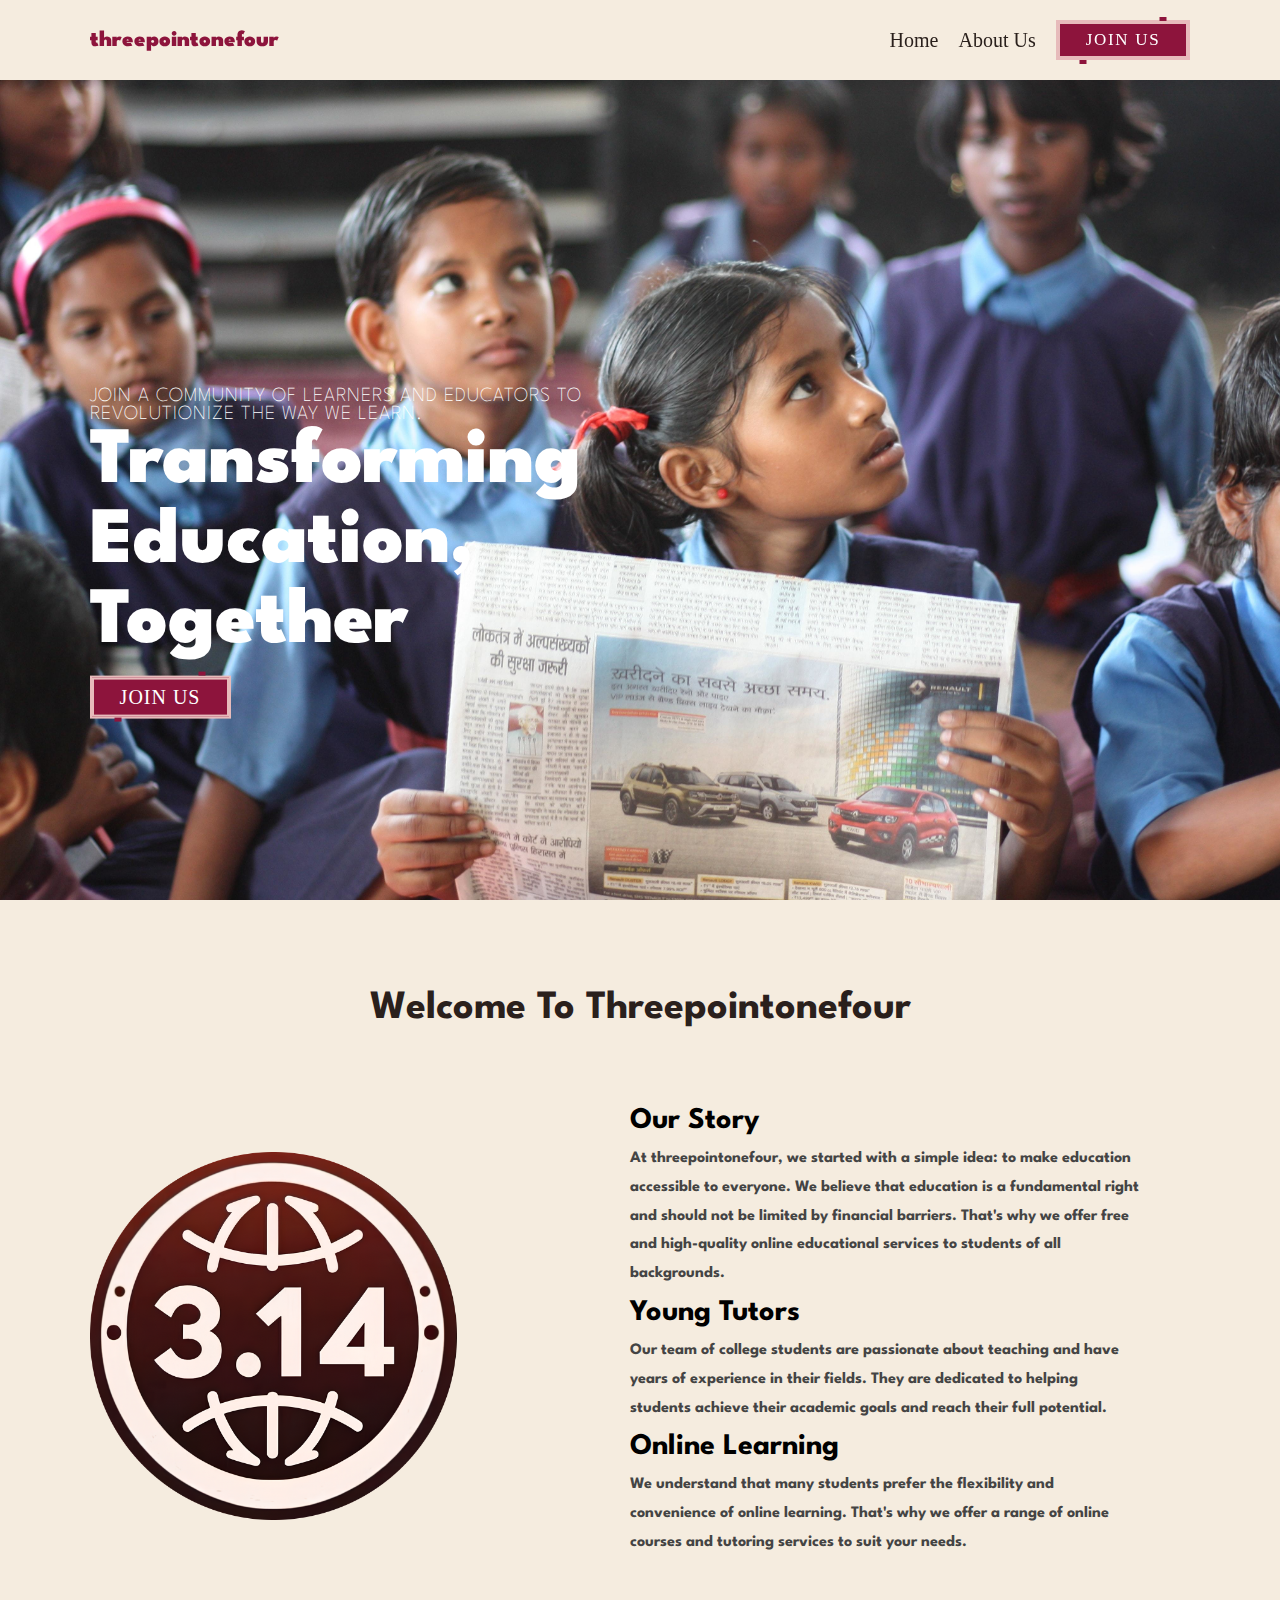
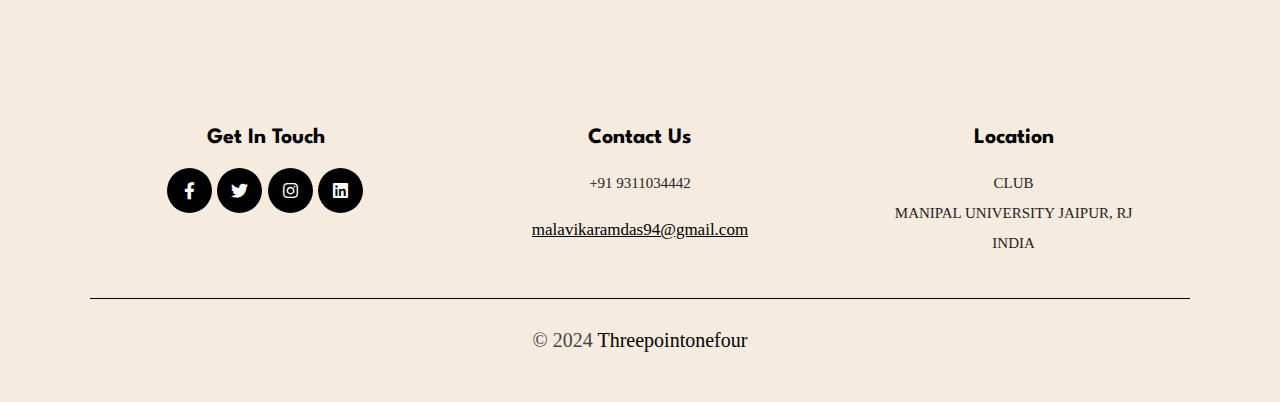
==== index.html @ 1ff8d1a8 "update" ====
<!DOCTYPE html>
<html lang="en">
<head>
    <meta charset="UTF-8">
    <meta http-equiv="X-UA-Compatible" content="IE=edge">
    <meta name="viewport" content="width=device-width, initial-scale=1.0">
    <title>threepointonefour</title>
    <link rel="icon" type="image/png" href="images\314.ico"/>
    <link rel="stylesheet" href="https://cdnjs.cloudflare.com/ajax/libs/font-awesome/5.15.4/css/all.min.css">
    <link rel="stylesheet" href="css/style.css">
    <style>
        @import url('https://fonts.googleapis.com/css2?family=League+Spartan&display=swap');

        * {
          font-family: 'League Spartan';
        }

        .home {
          height: 100vh;
          background-image: url('images/bg_1.jpg');
          background-attachment: fixed;
          background-position: left;
          background-repeat: no-repeat;
          background-size: cover;
          display: flex;
          justify-content: left;
          align-items: center;
          text-align: left;
        }

        .home .content {
          transform: translateY(30%);
          animation: fadeIn 1s ease-out;
          animation-delay: 1s;
        }

        @keyframes fadeIn {
          0% {
            opacity: 0;
            transform: translateY(50%);
          }
          100% {
            opacity: 1;
            transform: translateY(30%);
          }
        }
    </style>
</head>
<body>
    <!-- header -->
    <section class="header" id="header">
        <a href="index.html" class="logo" style="font-weight: bold; font-weight: 1000;"> threepointonefour </a>
        <nav class="navbar">
            <div id="close-navbar" class="fas fa-times"></div>
            <a href="index.html">home </a>
            <a href="about.html">about us </a>
            <div class="button-container">
                <a href="join.html">
                    <button class="clr-1">
                        <span> Join Us </span><i></i>
                    </button>
                </a>
            </div>
            <!-- <a href="gallery.html">Gallery</a> -->
            <!-- <a href="#"> Donate </a> -->   
        </nav>
        <div id="menu-btn" class="fas fa-bars"></div>
    </section>
    <!-- header -->
    <!-- home -->
    <section class="home" id="home">
        <div class="content">
            <span style="font-weight: 100;">Join a community of learners and educators to revolutionize the way we learn.</span>
            <h3>Transforming <br> Education, <br>Together</h3>
            <div class="content">
                <div class="button-container">
                <a href="join.html">
                    <button class="clr-1">
                        <span> Join Us </span><i></i>
                    </button>
                </a>
                </div>    
            </div>
    </section>
    <!-- home -->
    <!-- about us -->
    <section class="about" id="about" style="background-color: #f5ecdf;">
        <h1 class="heading">Welcome to threepointonefour</h1>
        <div class="row">
            <div class="image">
                <img src="images/314.png" alt="">
            </div>
            <div class="content">
                <h3 class="title">Our Story</h3>
                <p style="font-weight: 700;">At threepointonefour, we started with a simple idea: to make education accessible to everyone. We believe that education is a fundamental right and should not be limited by financial barriers. That's why we offer free and high-quality online educational services to students of all backgrounds.</p>        
                <h3 class="title">Young Tutors</h3>
                <p style="font-weight: 700;">Our team of college students are passionate about teaching and have years of experience in their fields. They are dedicated to helping students achieve their academic goals and reach their full potential.</p>
                <h3 class="title">Online Learning</h3>
                <p style="font-weight: 700;">We understand that many students prefer the flexibility and convenience of online learning. That's why we offer a range of online courses and tutoring services to suit your needs.</>
            </div>
        </div>
    </section>
    <!-- about us end -->
    <!-- footer -->
    <section class="footer">
        <div class="box-container">
            <div class="box">
                <h3> Get In Touch </h3>
                <div class="share">
                    <a href="" class="fab fa-facebook-f"></a>
                    <a href="#" class="fab fa-twitter"></a>
                    <a href="#" class="fab fa-instagram"></a>
                    <a href="#" class="fab fa-linkedin"></a>
                </div>
            </div>
            <div class="box">
                <h3>contact us</h3>
                <p>+91 9311034442</p>
                <a href="mailto:malavikaramdas94@gmail.com" class="link">malavikaramdas94@gmail.com</a>
            </div>
            <div class="box">
                <h3>location</h3>
                <p>CLUB<br>
                    MANIPAL UNIVERSITY JAIPUR, RJ <br>
                    INDIA</p>
            </div>
        </div>
        <div class="credit"> © 2024 <span>threepointonefour</span></div>
    </section>
    <!-- footer end -->
    <script src="js/script.js"></script>
    
</body>
</html>
---- css/style.css ----
@font-face {
    font-family: 'League Spartan';
    font-style: normal;
    font-weight: 400;
    src: url('fonts/LeagueSpartan-Black.ttf');
}

:root{

    --main-color:#f5ecdf;
    --primary-color: #000;
    --hover: #5a4d3e;
    --black:#2a201c;
    --white:#fff;
    --light-bg:#f3efec;
    --dark-bg:rgba(0,0,0,.7);
    --border:.1rem solid #aaa;
    --box-shadow:0 .5rem 1rem rgba(0,0,0,.1);
    --burgundy: #8d143c;
}

*{
   font-family: 'league spartan';
   margin:0; padding:0;
   box-sizing: border-box;
   outline: none; border:none;
   text-decoration: none;
   transition: all .2s linear;
}
 

html{
    font-size: 62.5%;
    overflow-x: hidden;
    scroll-behavior: smooth;
    scroll-padding-top: 6rem;
}
 
html::-webkit-scrollbar{
    width: .6rem;
}
 
html::-webkit-scrollbar-track{
    background-color: var(--white);
}
 
html::-webkit-scrollbar-thumb{
    background-color: var(--primary-color);
}
 
section{
    padding: 5rem 7%;
}

.heading{
   text-align: center;
   color:var(--black);
   text-transform: capitalize;
   margin-bottom: 3rem;
   font-size: 4rem;
   margin-top: 4rem;
}
 
.btn{
   margin-top: 1rem;
   display: inline-block;
   background: var(--primary-color);
   color:var(--white);
   font-size: 2rem;
   cursor: pointer;
   padding:1rem 3rem;
}
 
.btn:hover{
    background: var(--hover);
}

/* header */

.header{
    padding-top: 2rem;
    padding-bottom: 2rem;
    display: flex;
    align-items: center;
    justify-content: space-between;
    box-shadow: var(--box-shadow);
    position: fixed;
    top:0; left:0; right: 0;
    background: var(--main-color);
    z-index: 1000;
    transition: top 0.3s ease-in-out;
}
 
.header .logo{
    font: League Spartan;
    font-size: 2.25rem;
    font-weight: bolder;
    color:var(--burgundy);
}

.header .navbar #close-navbar {
    position: absolute;
    top: 1.5rem;
    right: 2rem;
    font-size: 4rem;
    cursor: pointer;
    color: var(--black);
    display: none;
  }
nav{
    display: flex;
    align-items: center;
}
 
.header .navbar a{
    font-size: 2rem;
    margin-left: 2rem;
    color:var(--black);
    text-transform: capitalize;
}
 
 .header .navbar a:hover{
    padding-bottom: 0.5rem;
    color:var(--primary-color);
 }
 
 #menu-btn{
    font-size: 2.5rem;
    cursor: pointer;
    color:var(--black);
    display: none;
 }
 /* header */

 /* home */

.home{
    min-height: 100vh;
    display: flex;
    align-items: center;
    background:url(../images/bg_1.jpg) no-repeat;
    background-size: cover;
    background-position: center;
}

.home .content{
    max-width: 50rem;
}

.home .content span{
    font-size: 2rem;
    letter-spacing: .1rem;
    padding-bottom: .1rem;
    color:var(--white);
    text-transform: uppercase;
 }

.home .content h3 {
    color:var(--white);
    font-size: 8rem; 
    line-height: 8rem; 
    font-weight: 900;
}
 /* home */

/* about */

.about .row{
    display: flex;
    align-items: center;
    flex-wrap: wrap;
}

.about .row .image{
    flex:1 1 39rem;
}

.about .row .image img{
    width: 75%;
}

.about .row .content{
    flex:1 1 51rem;
    padding:5rem;
}

.about .row .content h3{
    font-size: 3rem;
    color:var(--primary-color);
}

.about .row .content p{
    font-size: 1.6rem;
    color:#444;
    padding:1rem 0;
    line-height: 1.8;
}

.about .content .icons-container{
    display: flex;
    flex-wrap: wrap;
    gap:2rem;
    margin-top: 3rem;
 }
 
 .about .content .icons-container .icons{
    flex:1 1 16rem;
    text-align: center;
    background: var(--light-bg);
    padding:3rem 2rem;
 }
 
 .about .content .icons-container .icons img{
    height: 5rem;
}
 
.about .content .icons-container .icons h3{
    padding-top: 1rem;
    font-size: 1.6rem;
    color:#444;
    font-weight: normal;
    text-transform: capitalize;
 }

/* about */


/* services */

.services{
    background-color: var(--main-color);
 }

.services .box-container{
    display: grid;
    grid-template-columns: repeat(auto-fit, minmax(25rem, 1fr));
    gap:2rem;
 }
 
 .services .box-container .box{
    height: 100%;
    position: relative;
    overflow: hidden;
 }

 .services .box-container .box img{
    height: 100%;
    width: 100%;
    object-fit: cover;
 }
 
 .services .box-container .box:hover img {
    transform: scale(1.1);
 }
 
 .services .box-container .box .content{
    display: none;
    align-items: center;
    justify-content: center;
    position: absolute;
    top:0; left:0;
    z-index: 10;
    height: 100%;
    width: 100%;
    background: var(--dark-bg);
 }
 
 .services .box-container .box .content h3{
    text-align: center;
    font-size: 3rem;
    color:var(--white);
    padding-top: 40rem;
    text-transform: capitalize;
 }

 .services .box-container .box:hover .content{
    display: flex;
 }
 
 .services {
     background: url('../images/bg.jpg');
     background-size: cover;
     background-position: center;
 }


 /* services */
/* footer */
.footer {
    background: var(--main-color);
    text-align: center;
  }
  
  .footer .box-container {
    display: grid;
    grid-template-columns: repeat(auto-fit, minmax(30rem, 1fr));
    gap: 2rem;
  }
  
  .footer .box-container .box h3 {
    font-size: 2.2rem;
    text-transform: capitalize;
    color: var(--primary-color);
    padding: 1rem 0;
  }
  
  .footer .box-container .box p {
    font-size: 1.5rem;
    line-height: 2;
    color: var(--black);
    padding: 1rem 0;
  }
  
  .footer .box-container .box .share {
    margin-top: 1rem;
  }
  
  .footer .box-container .box .share a {
    height: 4.5rem;
    width: 4.5rem;
    line-height: 4.5rem;
    border-radius: 50%;
    font-size: 1.7rem;
    background-color: var(--primary-color);
    color: var(--white);
    margin-right: .3rem;
    text-align: center;
  }
  
  .footer .box-container .box .share a:hover {
    background-color: var(--black);
  }
  
  .footer .box-container .box .link {
    font-size: 1.7rem;
    line-height: 2;
    color: var(--primary-color);
    padding: .5rem 0;
    display: block;
    text-decoration: underline;
  }
  
  .footer .box-container .box .link:hover {
    color: var(--black);
    text-decoration: underline;
  }
  
  .footer .box-container .box .email {
    width: 100%;
    padding: 1.2rem 1.4rem;
    font-size: 1.6rem;
    border: 0.1rem solid var(--primary-color);
    margin-bottom: 1rem;
  }
  
  .footer .credit {
    text-align: center;
    margin-top: 3rem;
    padding-top: 3rem;
    font-size: 2rem;
    text-transform: capitalize;
    color: #444;
    border-top: 0.1rem solid var(--primary-color);
  }
  
  .footer .credit span {
    color: var(--primary-color);
  }


@media (max-width:991px){

    html{
        font-size: 55%;
     }

    .header .navbar a {
        font-size: 1.7rem;
    }
  
     section{
        padding:3rem 2rem;
     }

}

@media (max-width:768px){

    #menu-btn{
        display: inline-block;
    }

     .header .navbar {
        position: fixed;
        top: 0;
        right: -105%;
        width: 30rem;
        background: var(--white);
        height: 100%;
        display: -webkit-box;
        display: -ms-flexbox;
        display: flex;
        -webkit-box-orient: vertical;
        -webkit-box-direction: normal;
            -ms-flex-flow: column;
                flex-flow: column;
        -webkit-box-pack: center;
            -ms-flex-pack: center;
                justify-content: center;
        z-index: 1200;
      }
      .header .navbar #close-navbar {
        display: block;
      }
      .header .navbar.active {
        right: 0;
      }
      
      .header .navbar a {
        display: block;
        margin: 1rem 0;
        text-align: center;
        font-size: 3rem;
      }

    .home .content h3{
        font-size: 5.5rem;
    }


}

@media (max-width:450px){

    html{
        font-size: 50%;
    }

    .home .content h3{
        font-size: 4.5rem;
    }

}

.button-container {
  display: flex;
  gap: 60px;
}

button {
  font-family: inherit;
}

button {
  text-transform: uppercase;
  letter-spacing: 0.1em;
  padding: 10px 30px;
  transition: 0.5s;
  position:  relative;
  font-size: 17px;
  background: #E7BBBB;
  border: none;
  color: #fff;
  cursor: pointer;
}

button:hover{
  letter-spacing: 0.25em;
}

button::before{
  content: "";
  position: absolute;
  inset: 2px;
  background: #8d143c;
}

button span{
  position: relative;
  z-index: 1;
}

button i{
  position: absolute;
  inset: 0;
  display: block;
}

button i::before{
  content: "";
  position: absolute;
  width: 7px;
  height: 4px;
  top: -3.5px;
  left: 80%;
  background: #8d143c;
  transform: translateX(-50%);
  transition: 0.5s;
}

button:hover i::before{
  width: 20%;
  left: 20%;
}

button i::after{
  content: "";
  position: absolute;
  width: 7px;
  height: 4px;
  bottom: -3.5px;
  left: 20%;
  background: #8d143c;
  transform: translateX(-50%);
  transition: .5s;
}

button:hover i::after{
  width: 20%;
  left: 80%;
}

.clr-1:hover{
  background: #8d143c;
  color: #E7BBBB;
  box-shadow: 0 0 45px #E7BBBB;
}

.clr-1::before{
  border: 2px solid #E7BBBB;  
}
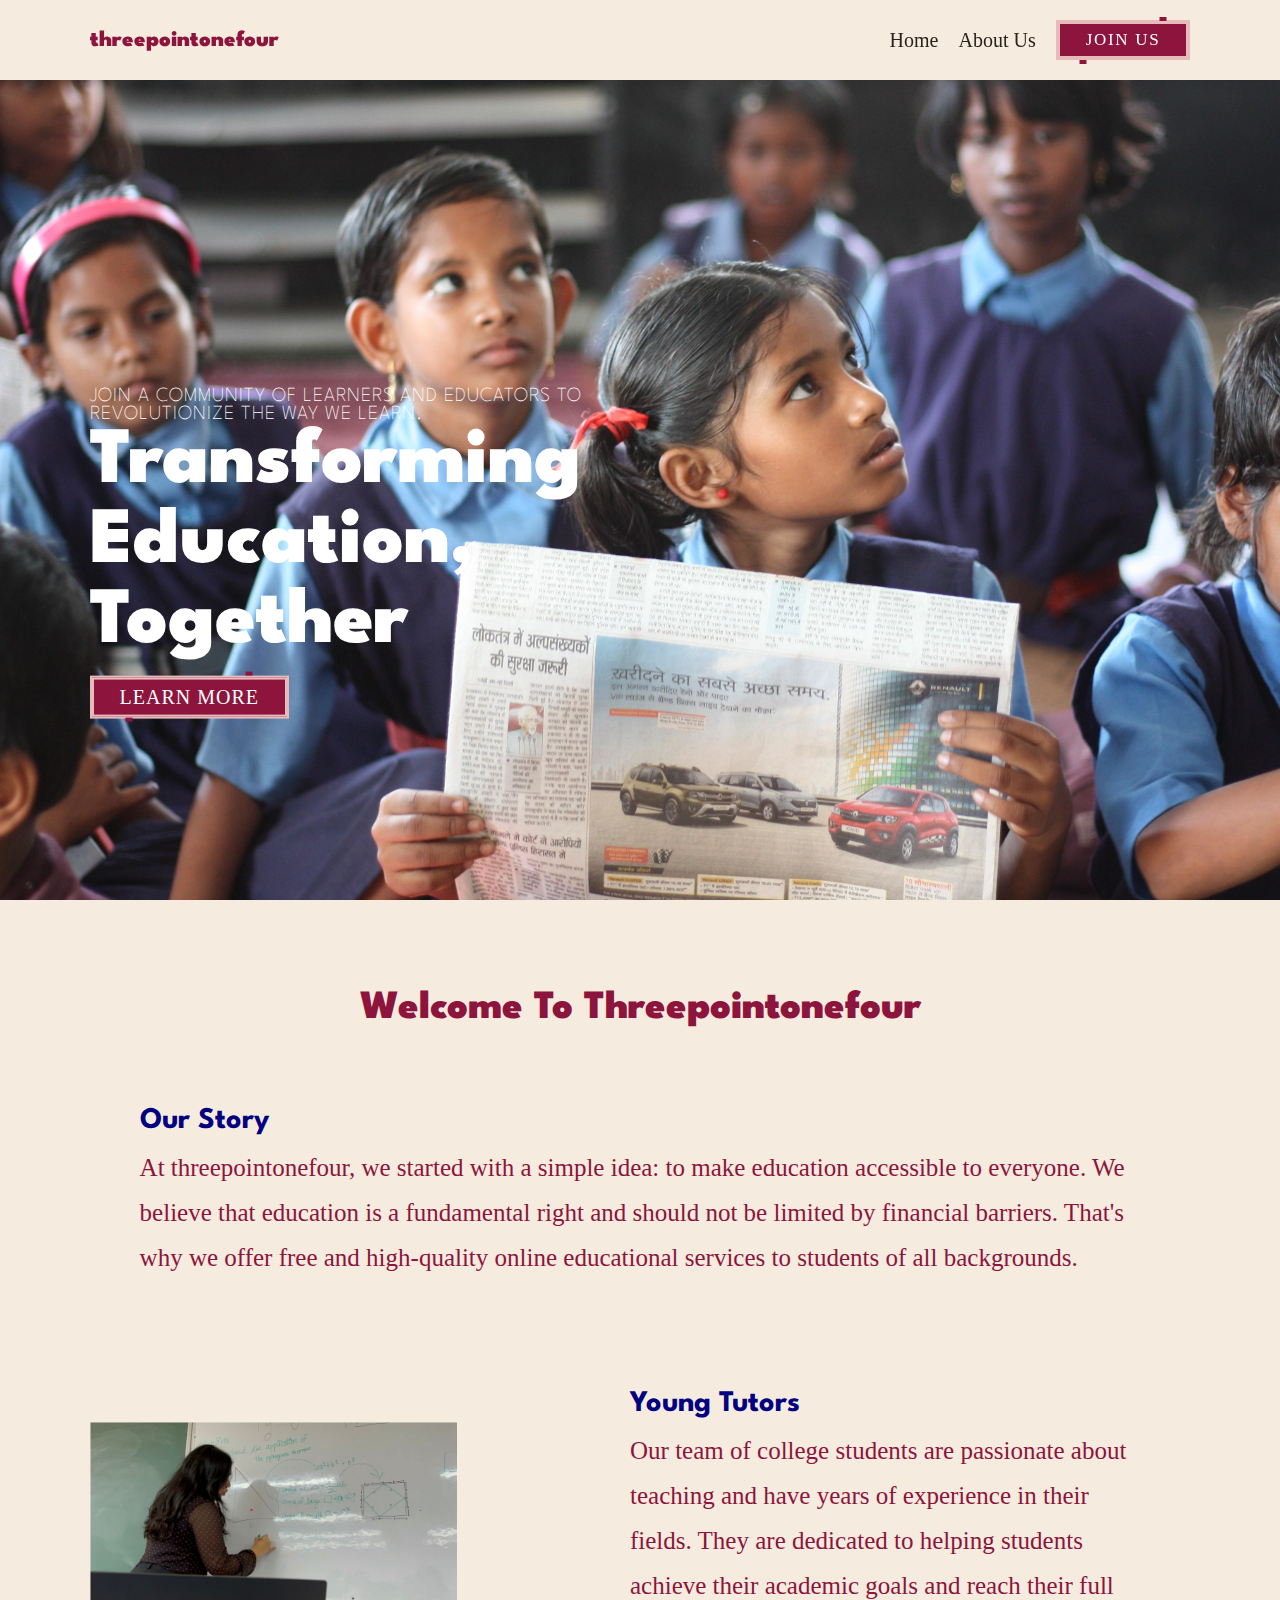
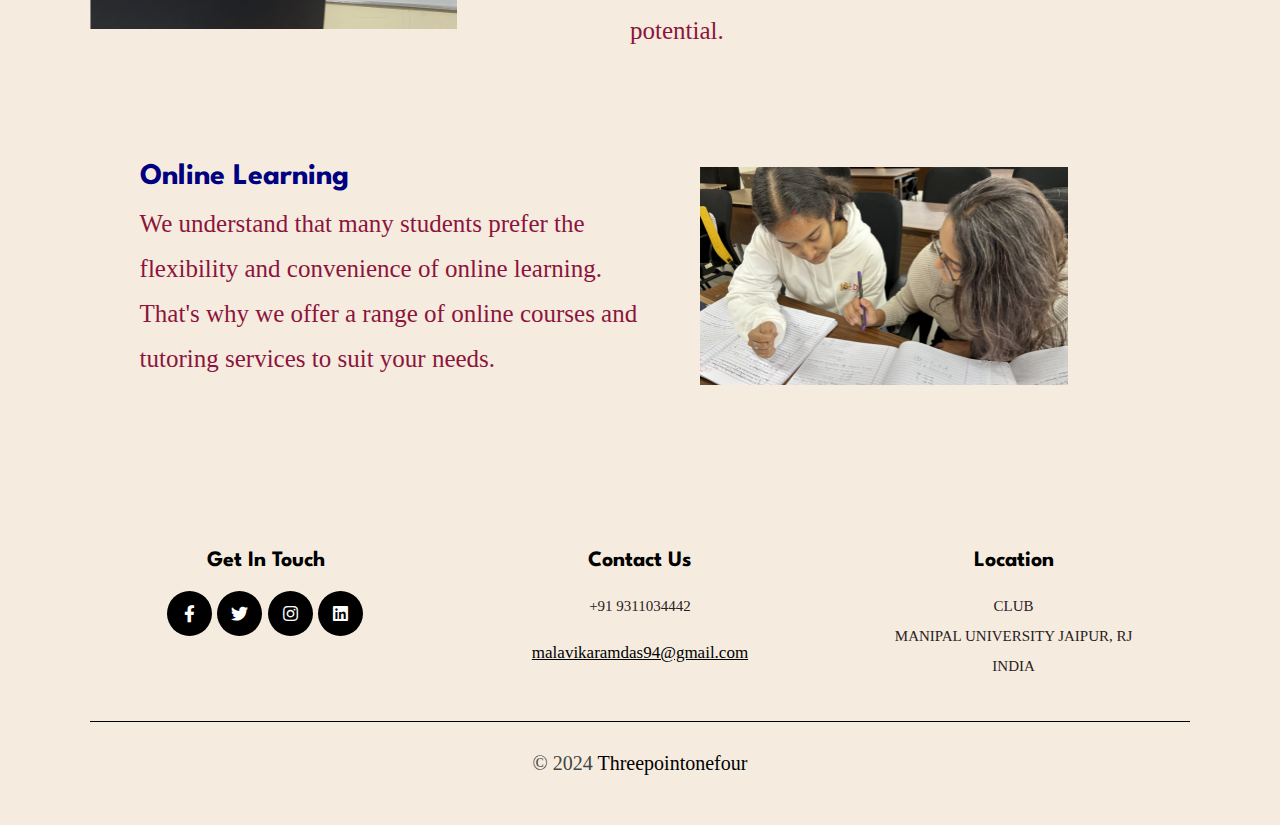
==== commit 895bef5f: "update" ====
--- a/index.html
+++ b/index.html
@@ -76,7 +76,7 @@
                 <div class="button-container">
                 <a href="join.html">
                     <button class="clr-1">
-                        <span> Join Us </span><i></i>
+                        <span> Learn More </span><i></i>
                     </button>
                 </a>
                 </div>    
@@ -85,18 +85,29 @@
     <!-- home -->
     <!-- about us -->
     <section class="about" id="about" style="background-color: #f5ecdf;">
-        <h1 class="heading">Welcome to threepointonefour</h1>
+        <h1 class="heading" style="color: #8d143c;font-weight: bold; font-weight: 1000;">Welcome to threepointonefour</h1>
+        <div class="row">
+            <div class="content">
+                <h3 class="title" style="color: #000080;">Our Story</h3>
+                <p style=" color: #8d143c; font-size:250%;">At threepointonefour, we started with a simple idea: to make education accessible to everyone. We believe that education is a fundamental right and should not be limited by financial barriers. That's why we offer free and high-quality online educational services to students of all backgrounds.</p>        
+            </div>
+        </div>
         <div class="row">
             <div class="image">
-                <img src="images/314.png" alt="">
+                <img src="images/home1.png" alt="">
             </div>
             <div class="content">
-                <h3 class="title">Our Story</h3>
-                <p style="font-weight: 700;">At threepointonefour, we started with a simple idea: to make education accessible to everyone. We believe that education is a fundamental right and should not be limited by financial barriers. That's why we offer free and high-quality online educational services to students of all backgrounds.</p>        
-                <h3 class="title">Young Tutors</h3>
-                <p style="font-weight: 700;">Our team of college students are passionate about teaching and have years of experience in their fields. They are dedicated to helping students achieve their academic goals and reach their full potential.</p>
-                <h3 class="title">Online Learning</h3>
-                <p style="font-weight: 700;">We understand that many students prefer the flexibility and convenience of online learning. That's why we offer a range of online courses and tutoring services to suit your needs.</>
+                <h3 class="title" style="color: #000080;">Young Tutors</h3>
+                <p style=" color: #8d143c; font-size:250%;">Our team of college students are passionate about teaching and have years of experience in their fields. They are dedicated to helping students achieve their academic goals and reach their full potential.</p>
+            </div>
+        </div>
+        <div class="row">
+            <div class="content">
+                <h3 class="title" style="color: #000080;">Online Learning</h3>
+                <p style=" color: #8d143c; font-size:250%;">We understand that many students prefer the flexibility and convenience of online learning. That's why we offer a range of online courses and tutoring services to suit your needs.</>
+            </div>
+            <div class="image">
+                <img src="images/home2.png" alt="">
             </div>
         </div>
     </section>
--- a/css/style.css
+++ b/css/style.css
@@ -1,444 +1,454 @@
 @font-face {
-    font-family: 'League Spartan';
-    font-style: normal;
-    font-weight: 400;
-    src: url('fonts/LeagueSpartan-Black.ttf');
-}
-
-:root{
-
-    --main-color:#f5ecdf;
-    --primary-color: #000;
-    --hover: #5a4d3e;
-    --black:#2a201c;
-    --white:#fff;
-    --light-bg:#f3efec;
-    --dark-bg:rgba(0,0,0,.7);
-    --border:.1rem solid #aaa;
-    --box-shadow:0 .5rem 1rem rgba(0,0,0,.1);
-    --burgundy: #8d143c;
-}
-
-*{
-   font-family: 'league spartan';
-   margin:0; padding:0;
-   box-sizing: border-box;
-   outline: none; border:none;
-   text-decoration: none;
-   transition: all .2s linear;
-}
- 
-
-html{
-    font-size: 62.5%;
-    overflow-x: hidden;
-    scroll-behavior: smooth;
-    scroll-padding-top: 6rem;
-}
- 
-html::-webkit-scrollbar{
-    width: .6rem;
-}
- 
-html::-webkit-scrollbar-track{
-    background-color: var(--white);
-}
- 
-html::-webkit-scrollbar-thumb{
-    background-color: var(--primary-color);
-}
- 
-section{
-    padding: 5rem 7%;
-}
-
-.heading{
-   text-align: center;
-   color:var(--black);
-   text-transform: capitalize;
-   margin-bottom: 3rem;
-   font-size: 4rem;
-   margin-top: 4rem;
-}
- 
-.btn{
-   margin-top: 1rem;
-   display: inline-block;
-   background: var(--primary-color);
-   color:var(--white);
-   font-size: 2rem;
-   cursor: pointer;
-   padding:1rem 3rem;
-}
- 
-.btn:hover{
-    background: var(--hover);
+  font-family: 'League Spartan';
+  font-style: normal;
+  font-weight: 400;
+  src: url('fonts/LeagueSpartan-Black.ttf');
+}
+
+:root {
+
+  --main-color: #f5ecdf;
+  --primary-color: #000;
+  --hover: #5a4d3e;
+  --black: #2a201c;
+  --white: #fff;
+  --light-bg: #f3efec;
+  --dark-bg: rgba(0, 0, 0, .7);
+  --border: .1rem solid #aaa;
+  --box-shadow: 0 .5rem 1rem rgba(0, 0, 0, .1);
+  --burgundy: #8d143c;
+}
+
+* {
+  font-family: 'league spartan';
+  margin: 0;
+  padding: 0;
+  box-sizing: border-box;
+  outline: none;
+  border: none;
+  text-decoration: none;
+  transition: all .2s linear;
+}
+
+
+html {
+  font-size: 62.5%;
+  overflow-x: hidden;
+  scroll-behavior: smooth;
+  scroll-padding-top: 6rem;
+}
+
+html::-webkit-scrollbar {
+  width: .6rem;
+}
+
+html::-webkit-scrollbar-track {
+  background-color: var(--white);
+}
+
+html::-webkit-scrollbar-thumb {
+  background-color: var(--primary-color);
+}
+
+section {
+  padding: 5rem 7%;
+}
+
+.heading {
+  text-align: center;
+  color: var(--black);
+  text-transform: capitalize;
+  margin-bottom: 3rem;
+  font-size: 4rem;
+  margin-top: 4rem;
+}
+
+.btn {
+  margin-top: 1rem;
+  display: inline-block;
+  background: var(--primary-color);
+  color: var(--white);
+  font-size: 2rem;
+  cursor: pointer;
+  padding: 1rem 3rem;
+}
+
+.btn:hover {
+  background: var(--hover);
 }
 
 /* header */
 
-.header{
-    padding-top: 2rem;
-    padding-bottom: 2rem;
+.header {
+  padding-top: 2rem;
+  padding-bottom: 2rem;
+  display: flex;
+  align-items: center;
+  justify-content: space-between;
+  box-shadow: var(--box-shadow);
+  position: fixed;
+  top: 0;
+  left: 0;
+  right: 0;
+  background: var(--main-color);
+  z-index: 1000;
+  transition: top 0.3s ease-in-out;
+}
+
+.header .logo {
+  font: League Spartan;
+  font-size: 2.25rem;
+  font-weight: bolder;
+  color: var(--burgundy);
+}
+
+.header .navbar #close-navbar {
+  position: absolute;
+  top: 1.5rem;
+  right: 2rem;
+  font-size: 4rem;
+  cursor: pointer;
+  color: var(--black);
+  display: none;
+}
+
+nav {
+  display: flex;
+  align-items: center;
+}
+
+.header .navbar a {
+  font-size: 2rem;
+  margin-left: 2rem;
+  color: var(--black);
+  text-transform: capitalize;
+}
+
+.header .navbar a:hover {
+  padding-bottom: 0.5rem;
+  color: var(--primary-color);
+}
+
+#menu-btn {
+  font-size: 2.5rem;
+  cursor: pointer;
+  color: var(--black);
+  display: none;
+}
+
+/* header */
+
+/* home */
+
+.home {
+  min-height: 100vh;
+  display: flex;
+  align-items: center;
+  background: url(../images/bg_1.jpg) no-repeat;
+  background-size: cover;
+  background-position: center;
+}
+
+.home .content {
+  max-width: 50rem;
+}
+
+.home .content span {
+  font-size: 2rem;
+  letter-spacing: .1rem;
+  padding-bottom: .1rem;
+  color: var(--white);
+  text-transform: uppercase;
+}
+
+.home .content h3 {
+  color: var(--white);
+  font-size: 8rem;
+  line-height: 8rem;
+  font-weight: 900;
+}
+
+/* home */
+
+/* about */
+
+.about .row {
+  display: flex;
+  align-items: center;
+  flex-wrap: wrap;
+}
+
+.about .row .image {
+  flex: 1 1 39rem;
+}
+
+.about .row .image img {
+  width: 75%;
+}
+
+.about .row .content {
+  flex: 1 1 51rem;
+  padding: 5rem;
+}
+
+.about .row .content h3 {
+  font-size: 3rem;
+  color: var(--primary-color);
+}
+
+.about .row .content p {
+  font-size: 1.6rem;
+  color: #444;
+  padding: 1rem 0;
+  line-height: 1.8;
+}
+
+.about .content .icons-container {
+  display: flex;
+  flex-wrap: wrap;
+  gap: 2rem;
+  margin-top: 3rem;
+}
+
+.about .content .icons-container .icons {
+  flex: 1 1 16rem;
+  text-align: center;
+  background: var(--light-bg);
+  padding: 3rem 2rem;
+}
+
+.about .content .icons-container .icons img {
+  height: 5rem;
+}
+
+.about .content .icons-container .icons h3 {
+  padding-top: 1rem;
+  font-size: 1.6rem;
+  color: #444;
+  font-weight: normal;
+  text-transform: capitalize;
+}
+
+/* about */
+
+
+/* services */
+
+.services {
+  background-color: var(--main-color);
+}
+
+.services .box-container {
+  display: grid;
+  grid-template-columns: repeat(auto-fit, minmax(25rem, 1fr));
+  gap: 2rem;
+}
+
+.services .box-container .box {
+  height: 100%;
+  position: relative;
+  overflow: hidden;
+}
+
+.services .box-container .box img {
+  height: 100%;
+  width: 100%;
+  object-fit: cover;
+}
+
+.services .box-container .box:hover img {
+  transform: scale(1.1);
+}
+
+.services .box-container .box .content {
+  display: none;
+  align-items: center;
+  justify-content: center;
+  position: absolute;
+  top: 0;
+  left: 0;
+  z-index: 10;
+  height: 100%;
+  width: 100%;
+  background: var(--dark-bg);
+}
+
+.services .box-container .box .content h3 {
+  text-align: center;
+  font-size: 3rem;
+  color: var(--white);
+  padding-top: 40rem;
+  text-transform: capitalize;
+}
+
+.services .box-container .box:hover .content {
+  display: flex;
+}
+
+.services {
+  background: url('../images/bg.jpg');
+  background-size: cover;
+  background-position: center;
+}
+
+
+/* services */
+/* footer */
+.footer {
+  background: var(--main-color);
+  text-align: center;
+}
+
+.footer .box-container {
+  display: grid;
+  grid-template-columns: repeat(auto-fit, minmax(30rem, 1fr));
+  gap: 2rem;
+}
+
+.footer .box-container .box h3 {
+  font-size: 2.2rem;
+  text-transform: capitalize;
+  color: var(--primary-color);
+  padding: 1rem 0;
+}
+
+.footer .box-container .box p {
+  font-size: 1.5rem;
+  line-height: 2;
+  color: var(--black);
+  padding: 1rem 0;
+}
+
+.footer .box-container .box .share {
+  margin-top: 1rem;
+}
+
+.footer .box-container .box .share a {
+  height: 4.5rem;
+  width: 4.5rem;
+  line-height: 4.5rem;
+  border-radius: 50%;
+  font-size: 1.7rem;
+  background-color: var(--primary-color);
+  color: var(--white);
+  margin-right: .3rem;
+  text-align: center;
+}
+
+.footer .box-container .box .share a:hover {
+  background-color: var(--black);
+}
+
+.footer .box-container .box .link {
+  font-size: 1.7rem;
+  line-height: 2;
+  color: var(--primary-color);
+  padding: .5rem 0;
+  display: block;
+  text-decoration: underline;
+}
+
+.footer .box-container .box .link:hover {
+  color: var(--black);
+  text-decoration: underline;
+}
+
+.footer .box-container .box .email {
+  width: 100%;
+  padding: 1.2rem 1.4rem;
+  font-size: 1.6rem;
+  border: 0.1rem solid var(--primary-color);
+  margin-bottom: 1rem;
+}
+
+.footer .credit {
+  text-align: center;
+  margin-top: 3rem;
+  padding-top: 3rem;
+  font-size: 2rem;
+  text-transform: capitalize;
+  color: #444;
+  border-top: 0.1rem solid var(--primary-color);
+}
+
+.footer .credit span {
+  color: var(--primary-color);
+}
+
+
+@media (max-width:991px) {
+
+  html {
+    font-size: 55%;
+  }
+
+  .header .navbar a {
+    font-size: 1.7rem;
+  }
+
+  section {
+    padding: 3rem 2rem;
+  }
+
+}
+
+@media (max-width:768px) {
+
+  #menu-btn {
+    display: inline-block;
+  }
+
+  .header .navbar {
+    position: fixed;
+    top: 0;
+    right: -105%;
+    width: 30rem;
+    background: var(--white);
+    height: 100%;
+    display: -webkit-box;
+    display: -ms-flexbox;
     display: flex;
-    align-items: center;
-    justify-content: space-between;
-    box-shadow: var(--box-shadow);
-    position: fixed;
-    top:0; left:0; right: 0;
-    background: var(--main-color);
-    z-index: 1000;
-    transition: top 0.3s ease-in-out;
-}
- 
-.header .logo{
-    font: League Spartan;
-    font-size: 2.25rem;
-    font-weight: bolder;
-    color:var(--burgundy);
-}
-
-.header .navbar #close-navbar {
-    position: absolute;
-    top: 1.5rem;
-    right: 2rem;
-    font-size: 4rem;
-    cursor: pointer;
-    color: var(--black);
-    display: none;
-  }
-nav{
-    display: flex;
-    align-items: center;
-}
- 
-.header .navbar a{
-    font-size: 2rem;
-    margin-left: 2rem;
-    color:var(--black);
-    text-transform: capitalize;
-}
- 
- .header .navbar a:hover{
-    padding-bottom: 0.5rem;
-    color:var(--primary-color);
- }
- 
- #menu-btn{
-    font-size: 2.5rem;
-    cursor: pointer;
-    color:var(--black);
-    display: none;
- }
- /* header */
-
- /* home */
-
-.home{
-    min-height: 100vh;
-    display: flex;
-    align-items: center;
-    background:url(../images/bg_1.jpg) no-repeat;
-    background-size: cover;
-    background-position: center;
-}
-
-.home .content{
-    max-width: 50rem;
-}
-
-.home .content span{
-    font-size: 2rem;
-    letter-spacing: .1rem;
-    padding-bottom: .1rem;
-    color:var(--white);
-    text-transform: uppercase;
- }
-
-.home .content h3 {
-    color:var(--white);
-    font-size: 8rem; 
-    line-height: 8rem; 
-    font-weight: 900;
-}
- /* home */
-
-/* about */
-
-.about .row{
-    display: flex;
-    align-items: center;
-    flex-wrap: wrap;
-}
-
-.about .row .image{
-    flex:1 1 39rem;
-}
-
-.about .row .image img{
-    width: 75%;
-}
-
-.about .row .content{
-    flex:1 1 51rem;
-    padding:5rem;
-}
-
-.about .row .content h3{
-    font-size: 3rem;
-    color:var(--primary-color);
-}
-
-.about .row .content p{
-    font-size: 1.6rem;
-    color:#444;
-    padding:1rem 0;
-    line-height: 1.8;
-}
-
-.about .content .icons-container{
-    display: flex;
-    flex-wrap: wrap;
-    gap:2rem;
-    margin-top: 3rem;
- }
- 
- .about .content .icons-container .icons{
-    flex:1 1 16rem;
-    text-align: center;
-    background: var(--light-bg);
-    padding:3rem 2rem;
- }
- 
- .about .content .icons-container .icons img{
-    height: 5rem;
-}
- 
-.about .content .icons-container .icons h3{
-    padding-top: 1rem;
-    font-size: 1.6rem;
-    color:#444;
-    font-weight: normal;
-    text-transform: capitalize;
- }
-
-/* about */
-
-
-/* services */
-
-.services{
-    background-color: var(--main-color);
- }
-
-.services .box-container{
-    display: grid;
-    grid-template-columns: repeat(auto-fit, minmax(25rem, 1fr));
-    gap:2rem;
- }
- 
- .services .box-container .box{
-    height: 100%;
-    position: relative;
-    overflow: hidden;
- }
-
- .services .box-container .box img{
-    height: 100%;
-    width: 100%;
-    object-fit: cover;
- }
- 
- .services .box-container .box:hover img {
-    transform: scale(1.1);
- }
- 
- .services .box-container .box .content{
-    display: none;
-    align-items: center;
+    -webkit-box-orient: vertical;
+    -webkit-box-direction: normal;
+    -ms-flex-flow: column;
+    flex-flow: column;
+    -webkit-box-pack: center;
+    -ms-flex-pack: center;
     justify-content: center;
-    position: absolute;
-    top:0; left:0;
-    z-index: 10;
-    height: 100%;
-    width: 100%;
-    background: var(--dark-bg);
- }
- 
- .services .box-container .box .content h3{
+    z-index: 1200;
+  }
+
+  .header .navbar #close-navbar {
+    display: block;
+  }
+
+  .header .navbar.active {
+    right: 0;
+  }
+
+  .header .navbar a {
+    display: block;
+    margin: 1rem 0;
     text-align: center;
     font-size: 3rem;
-    color:var(--white);
-    padding-top: 40rem;
-    text-transform: capitalize;
- }
-
- .services .box-container .box:hover .content{
-    display: flex;
- }
- 
- .services {
-     background: url('../images/bg.jpg');
-     background-size: cover;
-     background-position: center;
- }
-
-
- /* services */
-/* footer */
-.footer {
-    background: var(--main-color);
-    text-align: center;
-  }
-  
-  .footer .box-container {
-    display: grid;
-    grid-template-columns: repeat(auto-fit, minmax(30rem, 1fr));
-    gap: 2rem;
-  }
-  
-  .footer .box-container .box h3 {
-    font-size: 2.2rem;
-    text-transform: capitalize;
-    color: var(--primary-color);
-    padding: 1rem 0;
-  }
-  
-  .footer .box-container .box p {
-    font-size: 1.5rem;
-    line-height: 2;
-    color: var(--black);
-    padding: 1rem 0;
-  }
-  
-  .footer .box-container .box .share {
-    margin-top: 1rem;
-  }
-  
-  .footer .box-container .box .share a {
-    height: 4.5rem;
-    width: 4.5rem;
-    line-height: 4.5rem;
-    border-radius: 50%;
-    font-size: 1.7rem;
-    background-color: var(--primary-color);
-    color: var(--white);
-    margin-right: .3rem;
-    text-align: center;
-  }
-  
-  .footer .box-container .box .share a:hover {
-    background-color: var(--black);
-  }
-  
-  .footer .box-container .box .link {
-    font-size: 1.7rem;
-    line-height: 2;
-    color: var(--primary-color);
-    padding: .5rem 0;
-    display: block;
-    text-decoration: underline;
-  }
-  
-  .footer .box-container .box .link:hover {
-    color: var(--black);
-    text-decoration: underline;
-  }
-  
-  .footer .box-container .box .email {
-    width: 100%;
-    padding: 1.2rem 1.4rem;
-    font-size: 1.6rem;
-    border: 0.1rem solid var(--primary-color);
-    margin-bottom: 1rem;
-  }
-  
-  .footer .credit {
-    text-align: center;
-    margin-top: 3rem;
-    padding-top: 3rem;
-    font-size: 2rem;
-    text-transform: capitalize;
-    color: #444;
-    border-top: 0.1rem solid var(--primary-color);
-  }
-  
-  .footer .credit span {
-    color: var(--primary-color);
-  }
-
-
-@media (max-width:991px){
-
-    html{
-        font-size: 55%;
-     }
-
-    .header .navbar a {
-        font-size: 1.7rem;
-    }
-  
-     section{
-        padding:3rem 2rem;
-     }
-
-}
-
-@media (max-width:768px){
-
-    #menu-btn{
-        display: inline-block;
-    }
-
-     .header .navbar {
-        position: fixed;
-        top: 0;
-        right: -105%;
-        width: 30rem;
-        background: var(--white);
-        height: 100%;
-        display: -webkit-box;
-        display: -ms-flexbox;
-        display: flex;
-        -webkit-box-orient: vertical;
-        -webkit-box-direction: normal;
-            -ms-flex-flow: column;
-                flex-flow: column;
-        -webkit-box-pack: center;
-            -ms-flex-pack: center;
-                justify-content: center;
-        z-index: 1200;
-      }
-      .header .navbar #close-navbar {
-        display: block;
-      }
-      .header .navbar.active {
-        right: 0;
-      }
-      
-      .header .navbar a {
-        display: block;
-        margin: 1rem 0;
-        text-align: center;
-        font-size: 3rem;
-      }
-
-    .home .content h3{
-        font-size: 5.5rem;
-    }
-
-
-}
-
-@media (max-width:450px){
-
-    html{
-        font-size: 50%;
-    }
-
-    .home .content h3{
-        font-size: 4.5rem;
-    }
+  }
+
+  .home .content h3 {
+    font-size: 5.5rem;
+  }
+
+
+}
+
+@media (max-width:450px) {
+
+  html {
+    font-size: 50%;
+  }
+
+  .home .content h3 {
+    font-size: 4.5rem;
+  }
 
 }
 
@@ -456,7 +466,7 @@
   letter-spacing: 0.1em;
   padding: 10px 30px;
   transition: 0.5s;
-  position:  relative;
+  position: relative;
   font-size: 17px;
   background: #E7BBBB;
   border: none;
@@ -464,29 +474,29 @@
   cursor: pointer;
 }
 
-button:hover{
+button:hover {
   letter-spacing: 0.25em;
 }
 
-button::before{
+button::before {
   content: "";
   position: absolute;
   inset: 2px;
   background: #8d143c;
 }
 
-button span{
+button span {
   position: relative;
   z-index: 1;
 }
 
-button i{
+button i {
   position: absolute;
   inset: 0;
   display: block;
 }
 
-button i::before{
+button i::before {
   content: "";
   position: absolute;
   width: 7px;
@@ -498,12 +508,12 @@
   transition: 0.5s;
 }
 
-button:hover i::before{
+button:hover i::before {
   width: 20%;
   left: 20%;
 }
 
-button i::after{
+button i::after {
   content: "";
   position: absolute;
   width: 7px;
@@ -515,17 +525,17 @@
   transition: .5s;
 }
 
-button:hover i::after{
+button:hover i::after {
   width: 20%;
   left: 80%;
 }
 
-.clr-1:hover{
+.clr-1:hover {
   background: #8d143c;
   color: #E7BBBB;
   box-shadow: 0 0 45px #E7BBBB;
 }
 
-.clr-1::before{
-  border: 2px solid #E7BBBB;  
-}
+.clr-1::before {
+  border: 2px solid #E7BBBB;
+}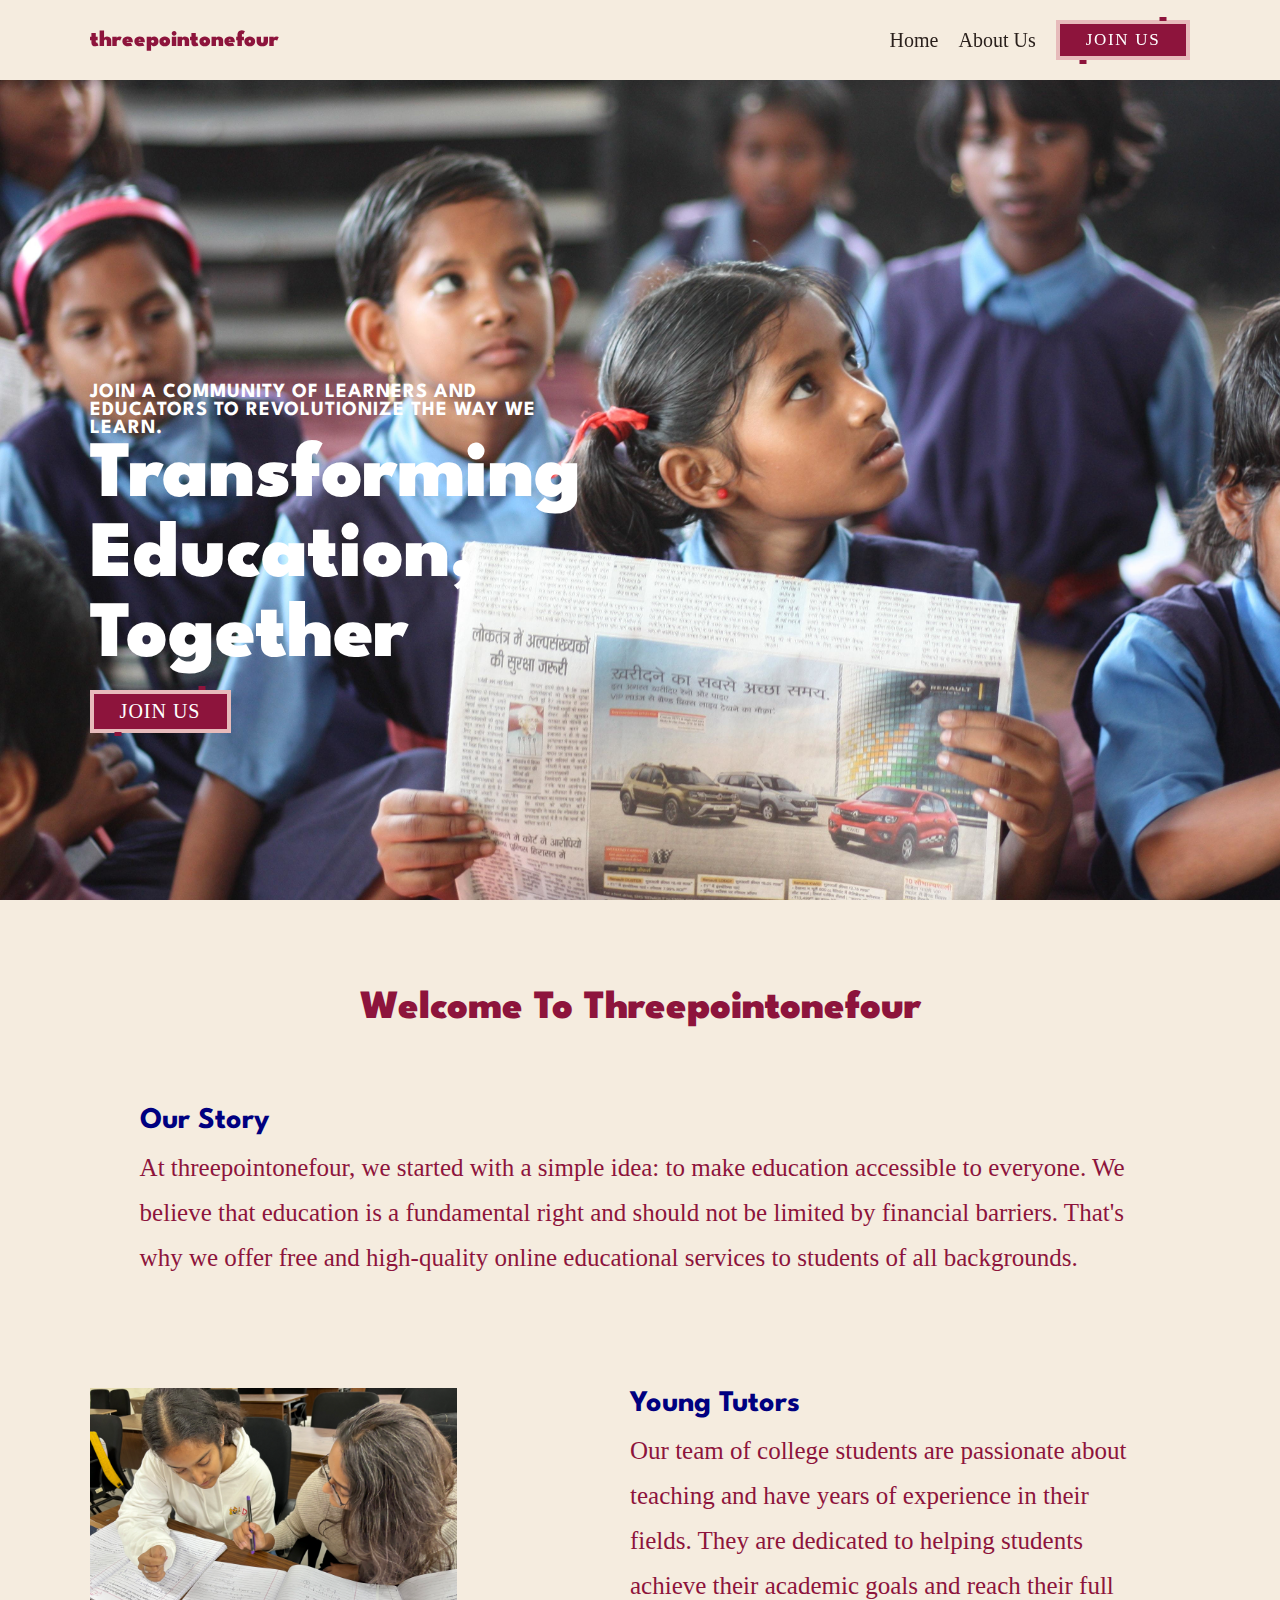
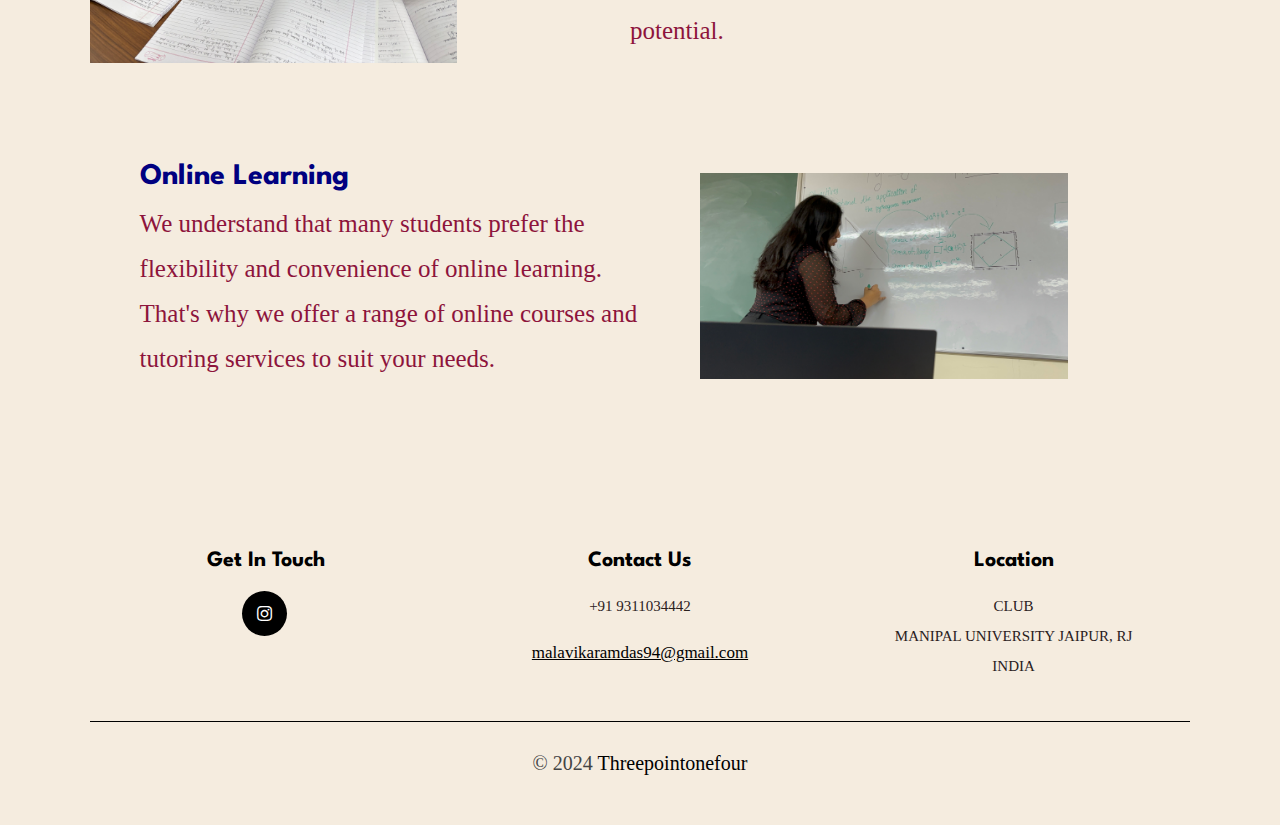
==== commit f5eefdc0: "update" ====
--- a/index.html
+++ b/index.html
@@ -5,14 +5,14 @@
     <meta http-equiv="X-UA-Compatible" content="IE=edge">
     <meta name="viewport" content="width=device-width, initial-scale=1.0">
     <title>threepointonefour</title>
-    <link rel="icon" type="image/png" href="images\314.ico"/>
+    <link href="images\314.ico" rel="icon" type="image/png"/>
     <link rel="stylesheet" href="https://cdnjs.cloudflare.com/ajax/libs/font-awesome/5.15.4/css/all.min.css">
     <link rel="stylesheet" href="css/style.css">
     <style>
         @import url('https://fonts.googleapis.com/css2?family=League+Spartan&display=swap');
 
         * {
-          font-family: 'League Spartan';
+          font-family: 'League Spartan',serif;
         }
 
         .home {
@@ -49,7 +49,7 @@
 <body>
     <!-- header -->
     <section class="header" id="header">
-        <a href="index.html" class="logo" style="font-weight: bold; font-weight: 1000;"> threepointonefour </a>
+        <a href="index.html" class="logo" style="font-weight: 1000;"> threepointonefour </a>
         <nav class="navbar">
             <div id="close-navbar" class="fas fa-times"></div>
             <a href="index.html">home </a>
@@ -62,7 +62,7 @@
                 </a>
             </div>
             <!-- <a href="gallery.html">Gallery</a> -->
-            <!-- <a href="#"> Donate </a> -->   
+            <!-- <a href="#"> Donate </a> -->
         </nav>
         <div id="menu-btn" class="fas fa-bars"></div>
     </section>
@@ -70,31 +70,31 @@
     <!-- home -->
     <section class="home" id="home">
         <div class="content">
-            <span style="font-weight: 100;">Join a community of learners and educators to revolutionize the way we learn.</span>
+            <span style="font-weight: 700;">Join a community of learners and educators to revolutionize the way we learn.</span>
             <h3>Transforming <br> Education, <br>Together</h3>
             <div class="content">
                 <div class="button-container">
                 <a href="join.html">
                     <button class="clr-1">
-                        <span> Learn More </span><i></i>
+                        <span> Join Us </span><i></i>
                     </button>
                 </a>
-                </div>    
+                </div>
             </div>
-    </section>
+     </section>
     <!-- home -->
     <!-- about us -->
     <section class="about" id="about" style="background-color: #f5ecdf;">
-        <h1 class="heading" style="color: #8d143c;font-weight: bold; font-weight: 1000;">Welcome to threepointonefour</h1>
+        <h1 class="heading" style="color: #8d143c;font-weight: 1000;">Welcome to threepointonefour</h1>
         <div class="row">
             <div class="content">
                 <h3 class="title" style="color: #000080;">Our Story</h3>
-                <p style=" color: #8d143c; font-size:250%;">At threepointonefour, we started with a simple idea: to make education accessible to everyone. We believe that education is a fundamental right and should not be limited by financial barriers. That's why we offer free and high-quality online educational services to students of all backgrounds.</p>        
+                <p style=" color: #8d143c; font-size:250%;">At threepointonefour, we started with a simple idea: to make education accessible to everyone. We believe that education is a fundamental right and should not be limited by financial barriers. That's why we offer free and high-quality online educational services to students of all backgrounds.</p>
             </div>
         </div>
         <div class="row">
             <div class="image">
-                <img src="images/home1.png" alt="">
+                <img src="images/home1.jpeg" alt="">
             </div>
             <div class="content">
                 <h3 class="title" style="color: #000080;">Young Tutors</h3>
@@ -104,10 +104,10 @@
         <div class="row">
             <div class="content">
                 <h3 class="title" style="color: #000080;">Online Learning</h3>
-                <p style=" color: #8d143c; font-size:250%;">We understand that many students prefer the flexibility and convenience of online learning. That's why we offer a range of online courses and tutoring services to suit your needs.</>
+                <p style=" color: #8d143c; font-size:250%;">We understand that many students prefer the flexibility and convenience of online learning. That's why we offer a range of online courses and tutoring services to suit your needs.</p>
             </div>
             <div class="image">
-                <img src="images/home2.png" alt="">
+                <img src="images/home2.jpeg" alt="">
             </div>
         </div>
     </section>
@@ -118,10 +118,10 @@
             <div class="box">
                 <h3> Get In Touch </h3>
                 <div class="share">
-                    <a href="" class="fab fa-facebook-f"></a>
-                    <a href="#" class="fab fa-twitter"></a>
-                    <a href="#" class="fab fa-instagram"></a>
-                    <a href="#" class="fab fa-linkedin"></a>
+<!--                    <a href="" class="fab fa-facebook-f"></a>-->
+<!--                    <a href="#" class="fab fa-twitter"></a>-->
+                    <a href="https://www.instagram.com/threepointonefour.in/" class="fab fa-instagram" target="_blank"></a>
+<!--                    <a href="#" class="fab fa-linkedin"></a>-->
                 </div>
             </div>
             <div class="box">
@@ -140,6 +140,6 @@
     </section>
     <!-- footer end -->
     <script src="js/script.js"></script>
-    
-</body>
+
+ </body>
 </html>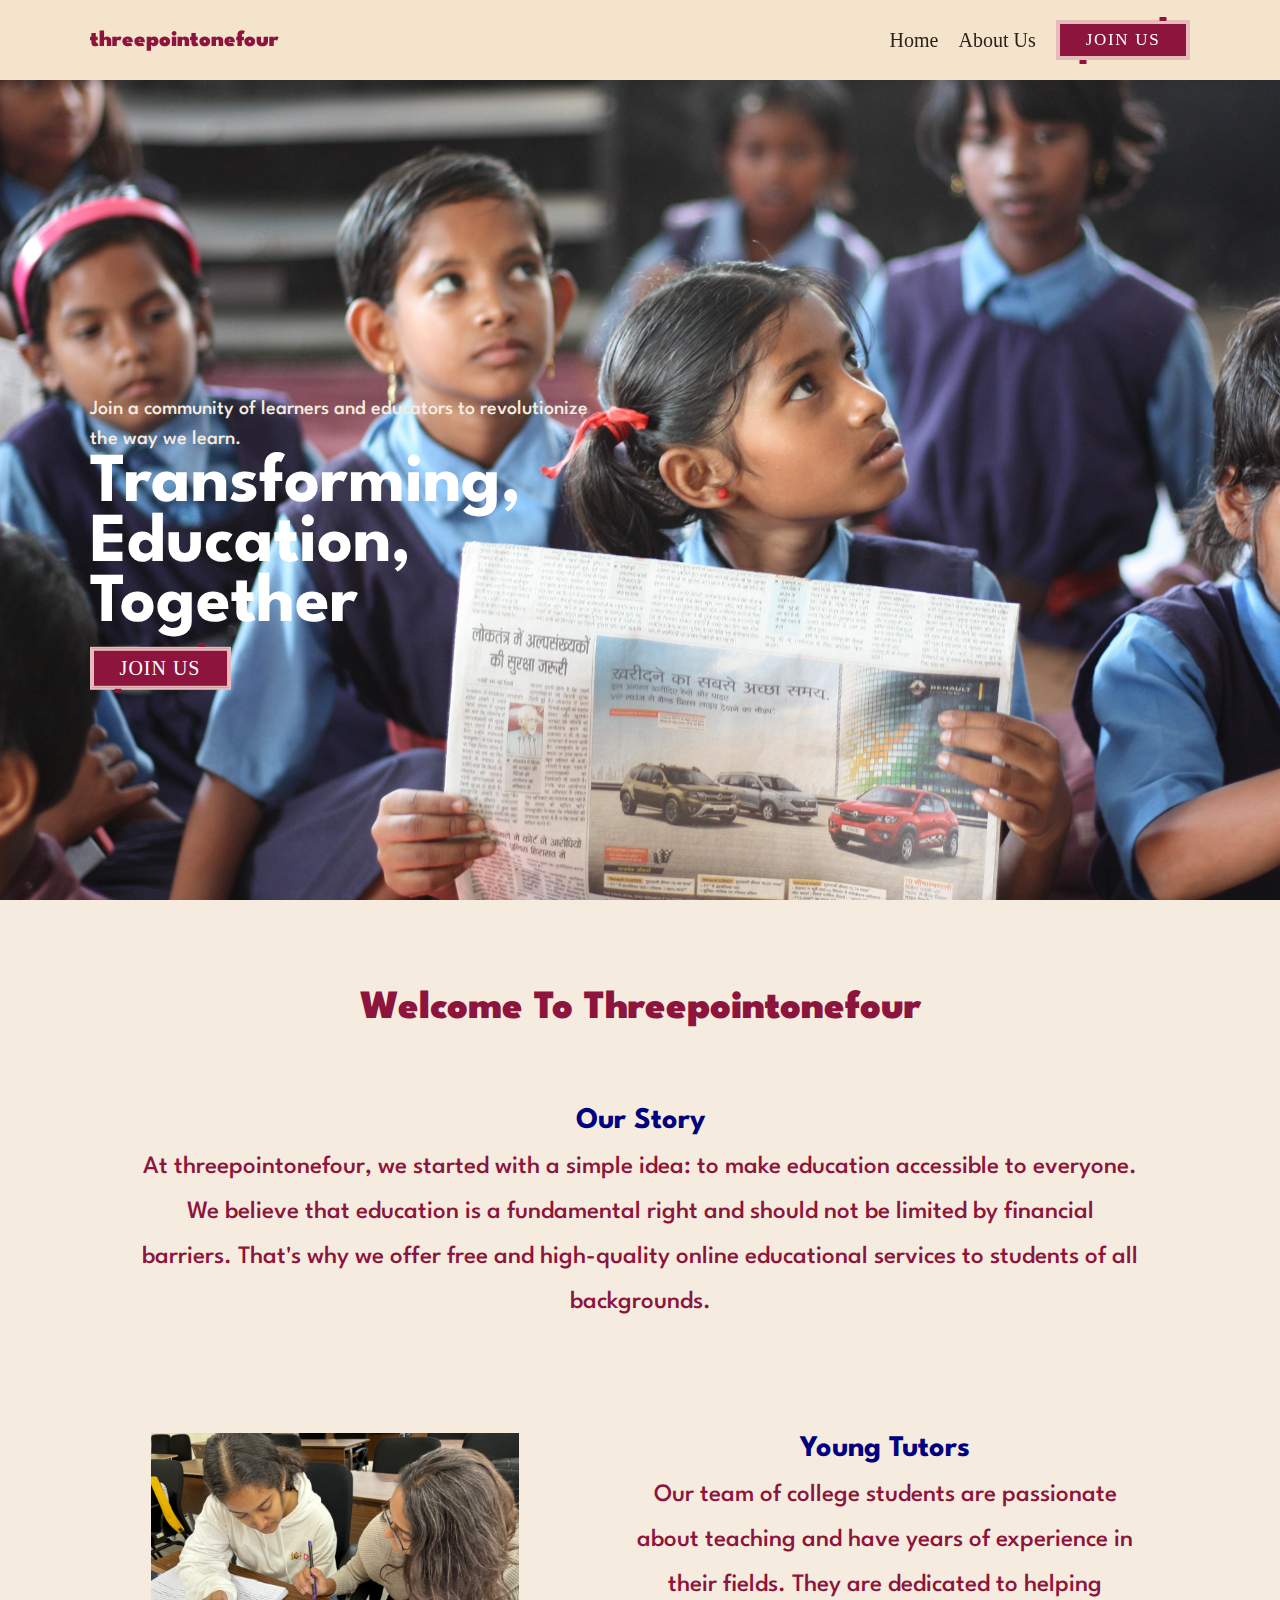
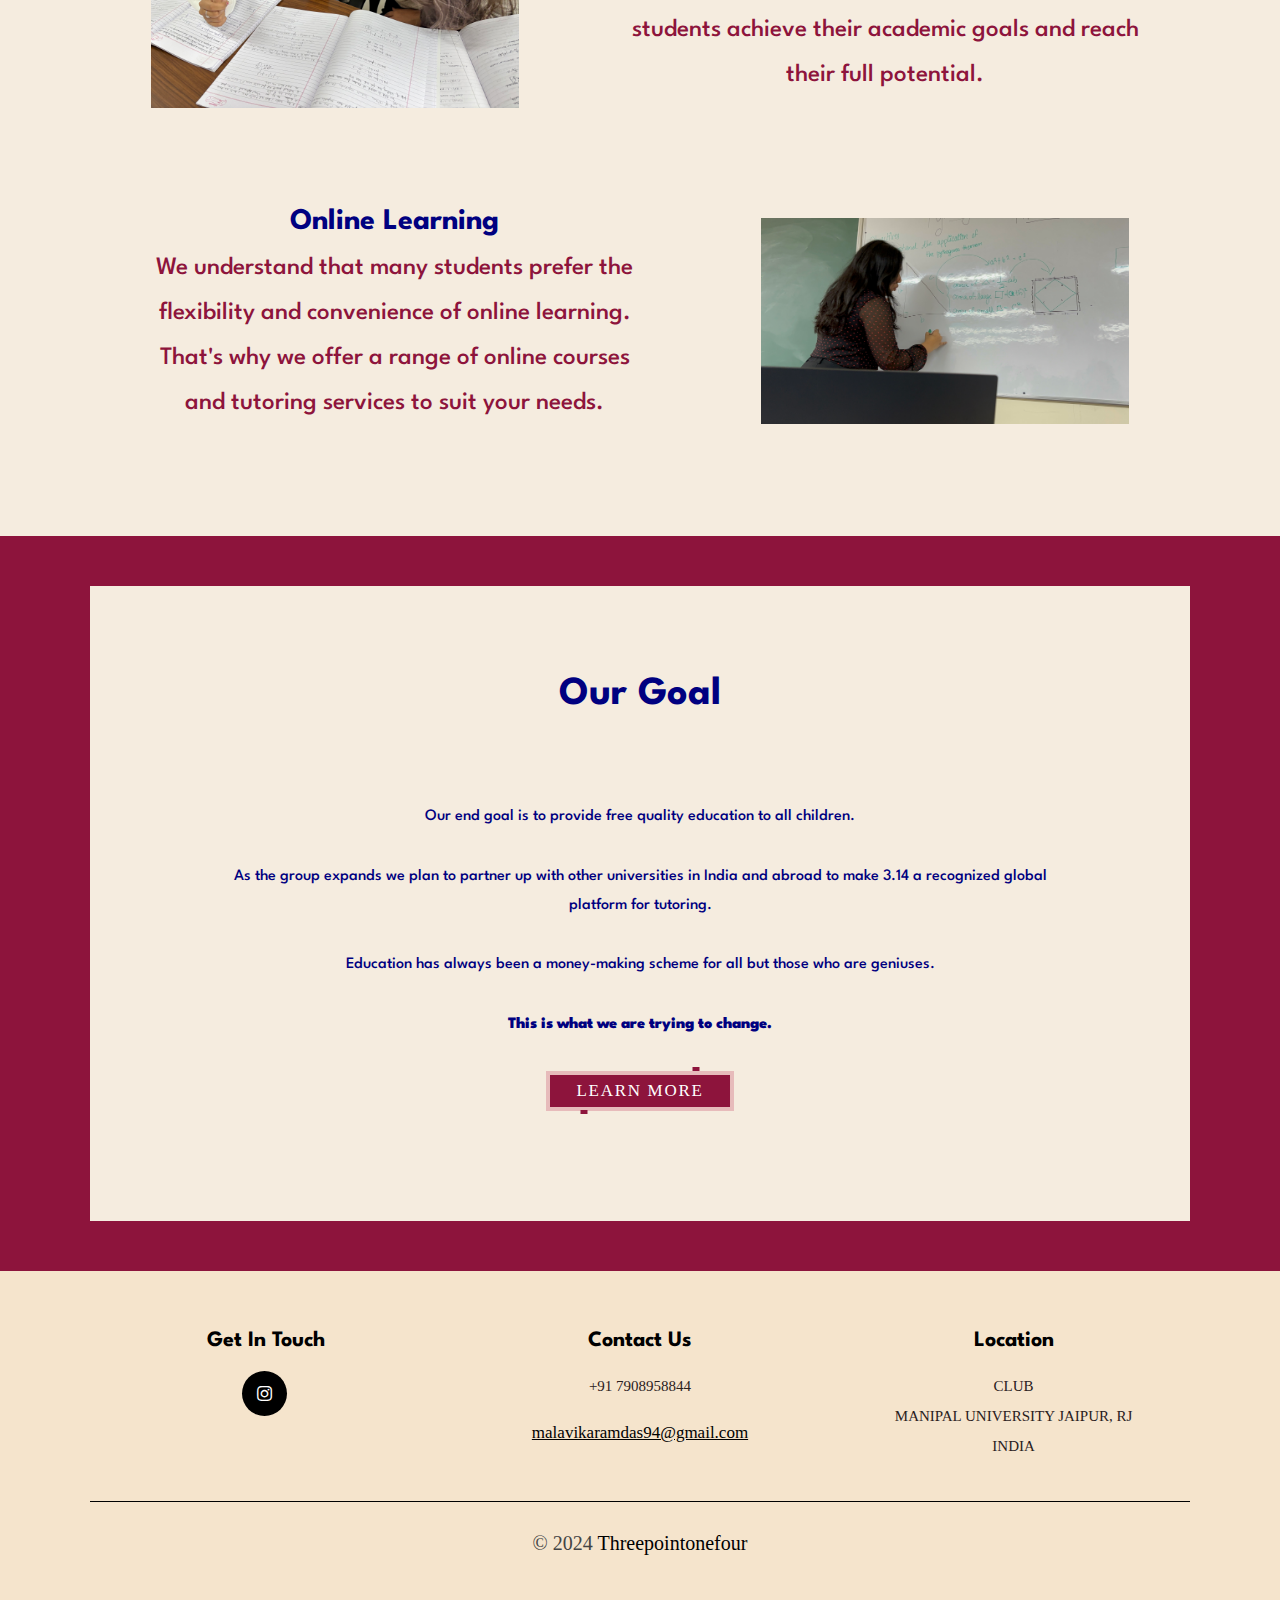
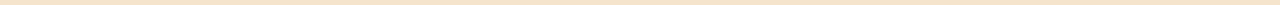
==== commit 2c26461f: "update" ====
--- a/index.html
+++ b/index.html
@@ -70,8 +70,8 @@
     <!-- home -->
     <section class="home" id="home">
         <div class="content">
-            <span style="font-weight: 700;">Join a community of learners and educators to revolutionize the way we learn.</span>
-            <h3>Transforming <br> Education, <br>Together</h3>
+            <h2><p style="color: #f5ecdf;">Join a community of learners and educators to revolutionize the way we learn.</p></h2>
+            <h3>Transforming, <br> Education, <br>Together</h3>
             <div class="content">
                 <div class="button-container">
                 <a href="join.html">
@@ -88,28 +88,82 @@
         <h1 class="heading" style="color: #8d143c;font-weight: 1000;">Welcome to threepointonefour</h1>
         <div class="row">
             <div class="content">
-                <h3 class="title" style="color: #000080;">Our Story</h3>
-                <p style=" color: #8d143c; font-size:250%;">At threepointonefour, we started with a simple idea: to make education accessible to everyone. We believe that education is a fundamental right and should not be limited by financial barriers. That's why we offer free and high-quality online educational services to students of all backgrounds.</p>
+                <h3 class="title" style="color: #000080; text-align: center;">Our Story</h3>
+                <p style=" color: #8d143c; font-size:250%; font-weight: 500; text-align: center;">At threepointonefour, we started with a simple idea: to make education accessible to everyone. We believe that education is a fundamental right and should not be limited by financial barriers. That's why we offer free and high-quality online educational services to students of all backgrounds.</p>
             </div>
         </div>
         <div class="row">
             <div class="image">
+                <center>
                 <img src="images/home1.jpeg" alt="">
+                </center>
             </div>
             <div class="content">
-                <h3 class="title" style="color: #000080;">Young Tutors</h3>
-                <p style=" color: #8d143c; font-size:250%;">Our team of college students are passionate about teaching and have years of experience in their fields. They are dedicated to helping students achieve their academic goals and reach their full potential.</p>
+                <h3 class="title" style="color: #000080; text-align: center;">Young Tutors</h3>
+                <p style=" color: #8d143c; font-size:250%; font-weight: 500; text-align: center;">Our team of college students are passionate about teaching and have years of experience in their fields. They are dedicated to helping students achieve their academic goals and reach their full potential.</p>
             </div>
         </div>
         <div class="row">
             <div class="content">
-                <h3 class="title" style="color: #000080;">Online Learning</h3>
-                <p style=" color: #8d143c; font-size:250%;">We understand that many students prefer the flexibility and convenience of online learning. That's why we offer a range of online courses and tutoring services to suit your needs.</p>
+                <h3 class="title" style="color: #000080; text-align: center;">Online Learning</h3>
+                <p style=" color: #8d143c; font-size:250%; font-weight: 500; text-align: center;">We understand that many students prefer the flexibility and convenience of online learning. That's why we offer a range of online courses and tutoring services to suit your needs.</p>
             </div>
             <div class="image">
+                 <center>
                 <img src="images/home2.jpeg" alt="">
+                </center>
             </div>
         </div>
+    </section>
+    <section class="about" id="about" style="background-color: #8d143c;">
+        <section class="services" id="services" style="background-color: #f5ecdf;">
+        <h3 class="heading" style="color: #000080">Our Goal</h3>
+        <div class="row">
+          <div class="content">
+            <p
+              style="
+                position: relative;
+                font-weight: 500;
+                color: #000080;
+                text-align: center;
+              ">
+              Our end goal is to provide free quality education to all children.</p><br>
+              <p
+              style="
+                position: relative;
+                font-weight: 500;
+                color: #000080;
+                text-align: center;
+              ">
+              As the group expands we plan to partner up with other universities in India and abroad to make 3.14 a recognized global platform for tutoring.</p><br>
+              <p
+              style="
+                position: relative;
+                font-weight: 500;
+                color: #000080;
+                text-align: center;
+              ">
+              Education has always been a money-making scheme for all but those who are geniuses.</p><br>
+              <p
+              style="
+                position: relative;
+                font-weight: 900;
+                color: #000080;
+                text-align: center;
+              ">
+              This is what we are trying to change.</p><br>
+            <p style="text-align: center;">
+                <a href="about.html" style="text-align: center;">
+                    <button class="clr-1">
+                        <span> Learn More </span><i></i>
+                    </button>                    
+                </a>
+            </div>
+            </div></p>
+            </div>
+            </div>
+        </div>
+      </section>
     </section>
     <!-- about us end -->
     <!-- footer -->
@@ -126,7 +180,7 @@
             </div>
             <div class="box">
                 <h3>contact us</h3>
-                <p>+91 9311034442</p>
+                <p>+91 7908958844</p>
                 <a href="mailto:malavikaramdas94@gmail.com" class="link">malavikaramdas94@gmail.com</a>
             </div>
             <div class="box">
@@ -142,4 +196,4 @@
     <script src="js/script.js"></script>
 
  </body>
-</html>+</html>
--- a/css/style.css
+++ b/css/style.css
@@ -7,7 +7,7 @@
 
 :root {
 
-  --main-color: #f5ecdf;
+  --main-color: #F5E4CC;
   --primary-color: #000;
   --hover: #5a4d3e;
   --black: #2a201c;
@@ -17,6 +17,7 @@
   --border: .1rem solid #aaa;
   --box-shadow: 0 .5rem 1rem rgba(0, 0, 0, .1);
   --burgundy: #8d143c;
+
 }
 
 * {
@@ -163,9 +164,16 @@
 
 .home .content h3 {
   color: var(--white);
-  font-size: 8rem;
-  line-height: 8rem;
-  font-weight: 900;
+  font-size: 7rem;
+  line-height: 6rem;
+  font-weight: 700;
+}
+
+.home .content h2 {
+  color: var(--white);
+  font-size: 2rem;
+  line-height: 3rem;
+  font-weight: 500;
 }
 
 /* home */
@@ -201,6 +209,7 @@
   color: #444;
   padding: 1rem 0;
   line-height: 1.8;
+  align-items: center;
 }
 
 .about .content .icons-container {
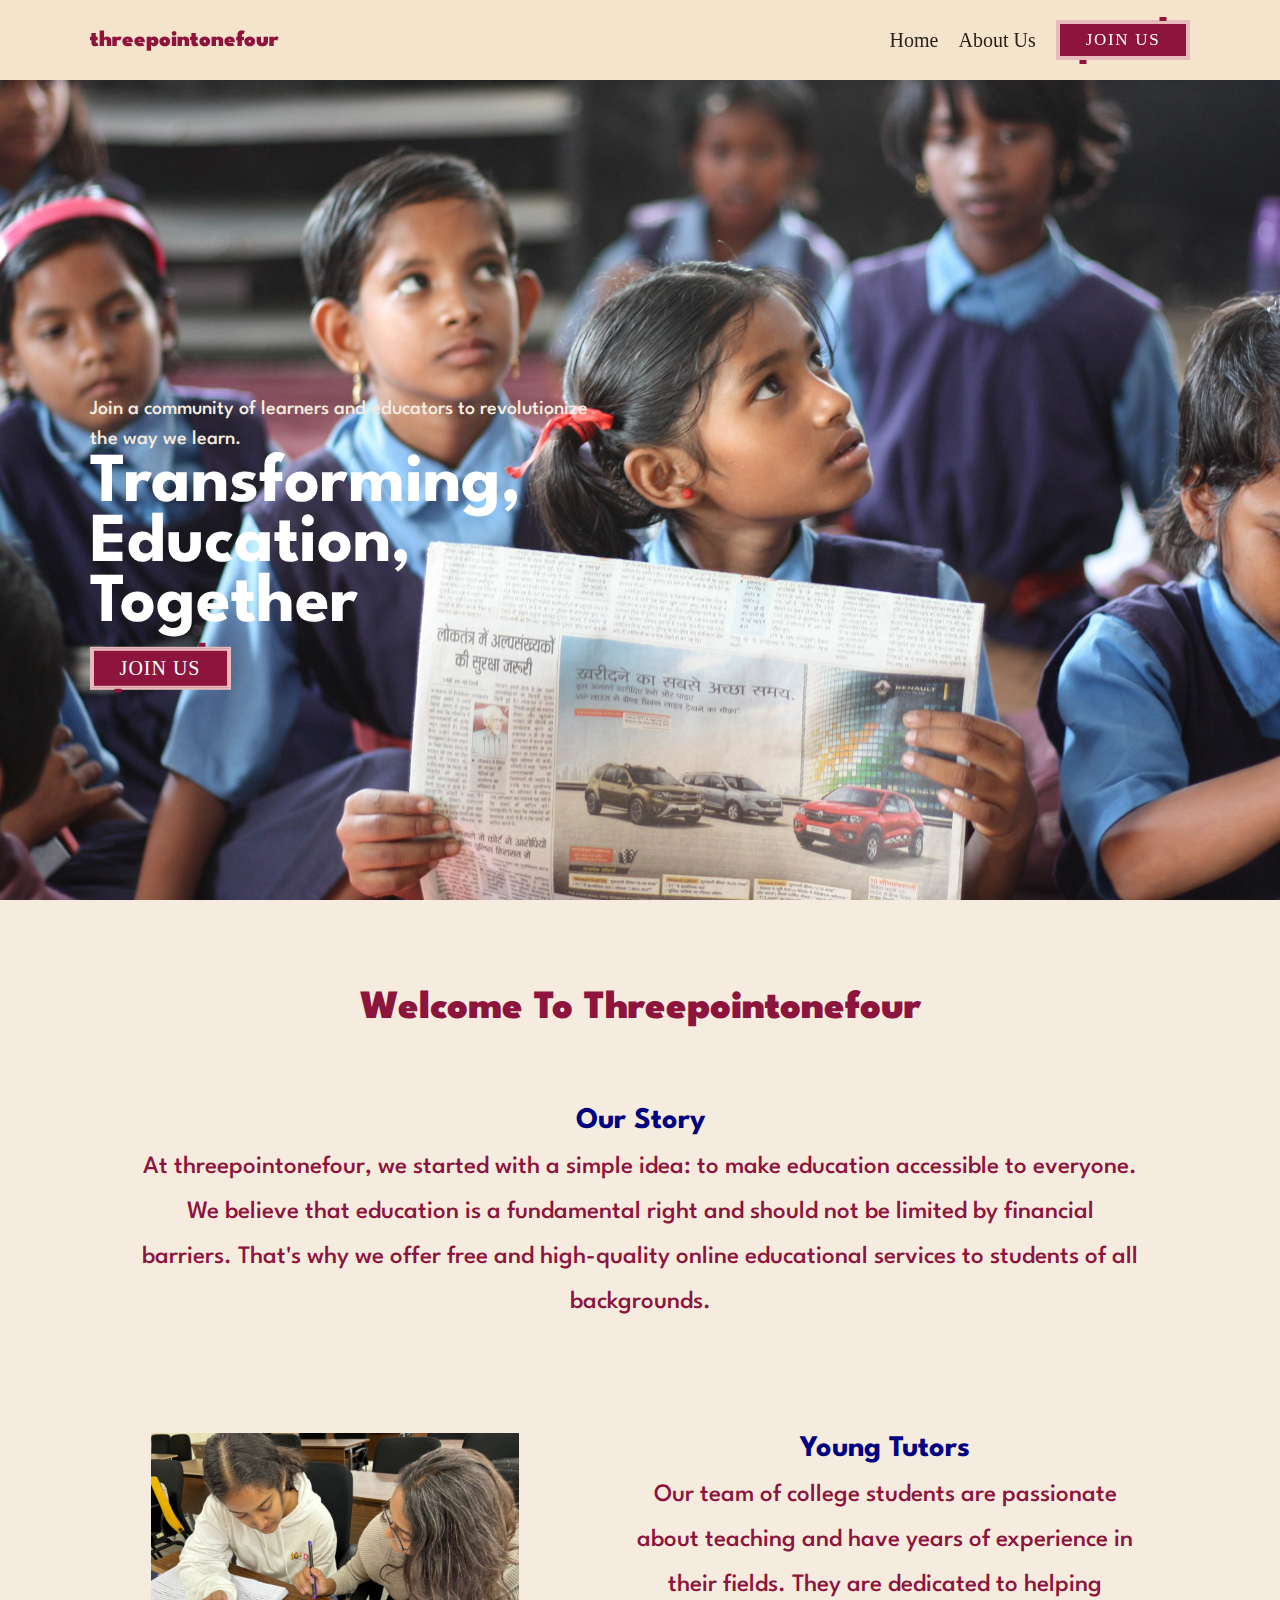
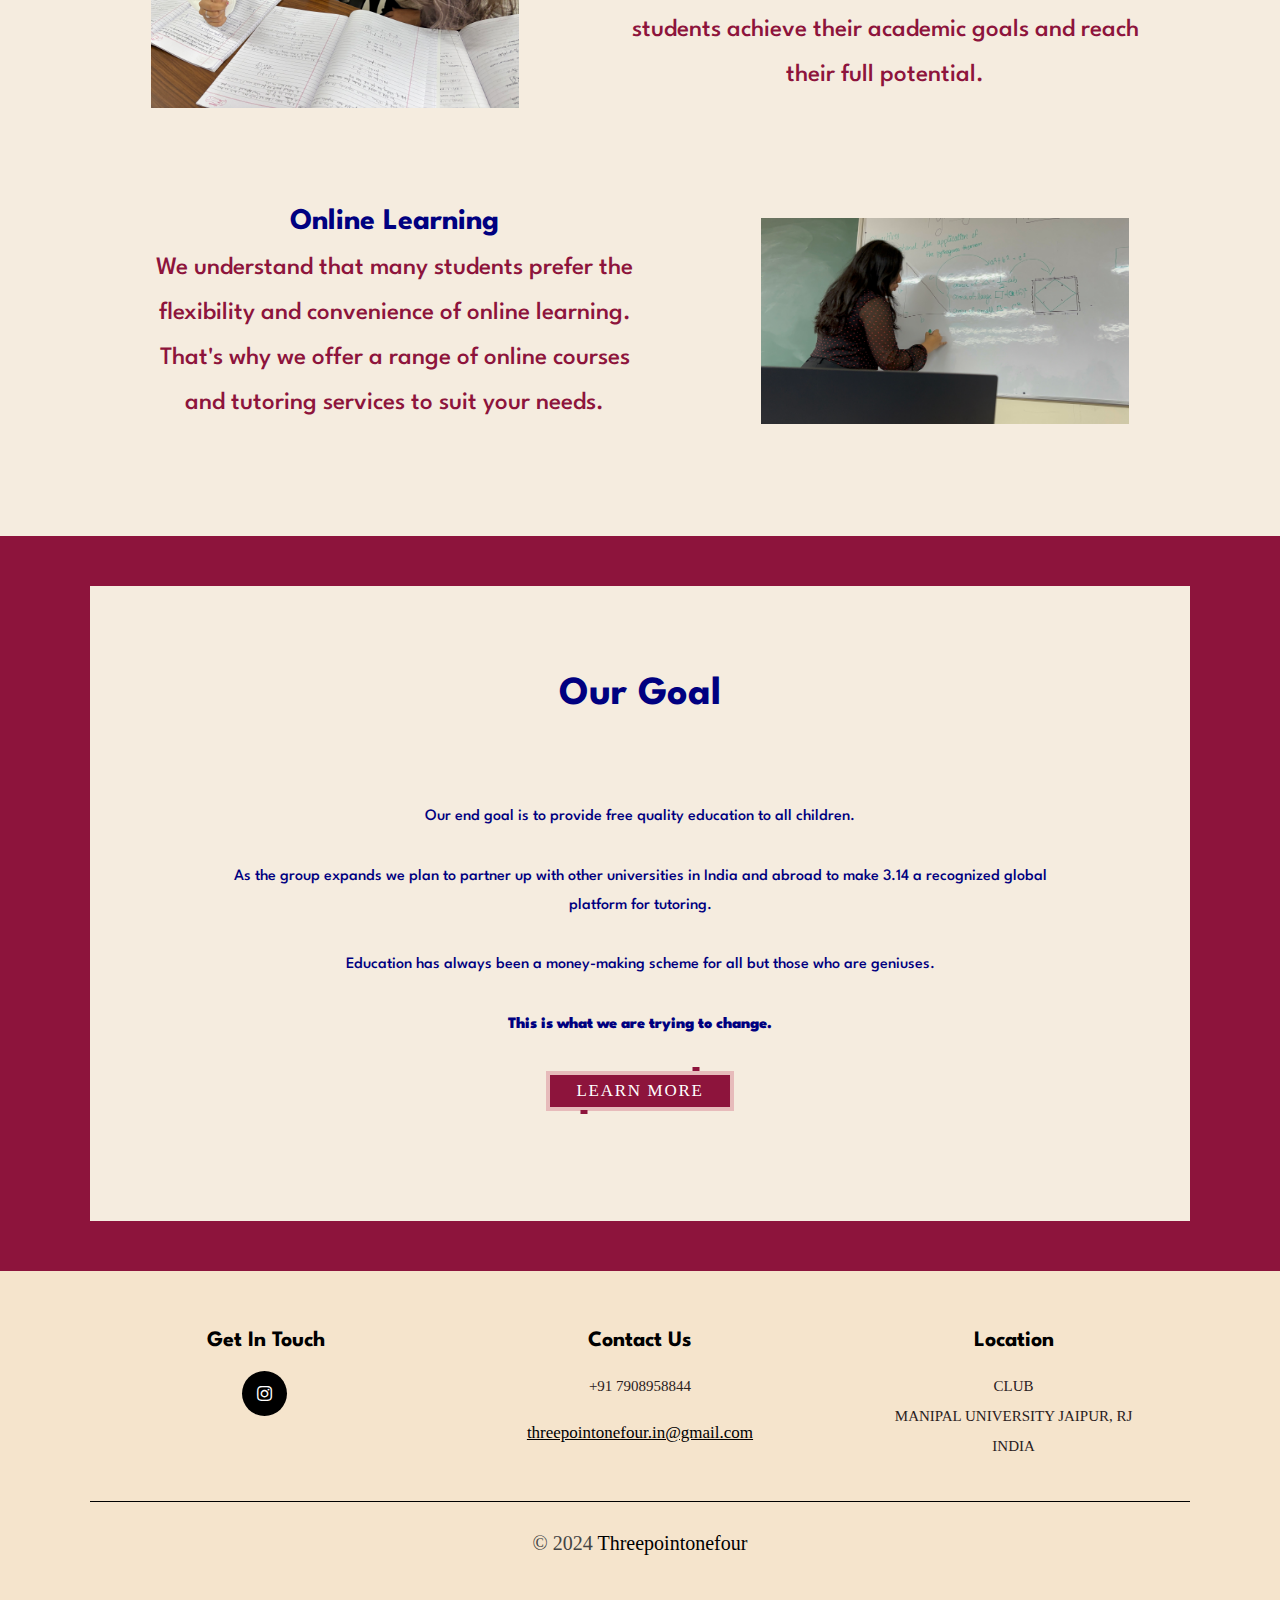
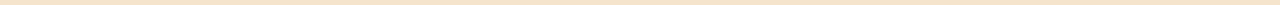
==== commit e8a4b54f: "update" ====
--- a/index.html
+++ b/index.html
@@ -19,7 +19,7 @@
           height: 100vh;
           background-image: url('images/bg_1.jpg');
           background-attachment: fixed;
-          background-position: left;
+          background-position: center;
           background-repeat: no-repeat;
           background-size: cover;
           display: flex;
@@ -181,7 +181,7 @@
             <div class="box">
                 <h3>contact us</h3>
                 <p>+91 7908958844</p>
-                <a href="mailto:malavikaramdas94@gmail.com" class="link">malavikaramdas94@gmail.com</a>
+                <a href="mailto:threepointonefour.in@gmail.com" class="link">threepointonefour.in@gmail.com</a>
             </div>
             <div class="box">
                 <h3>location</h3>
